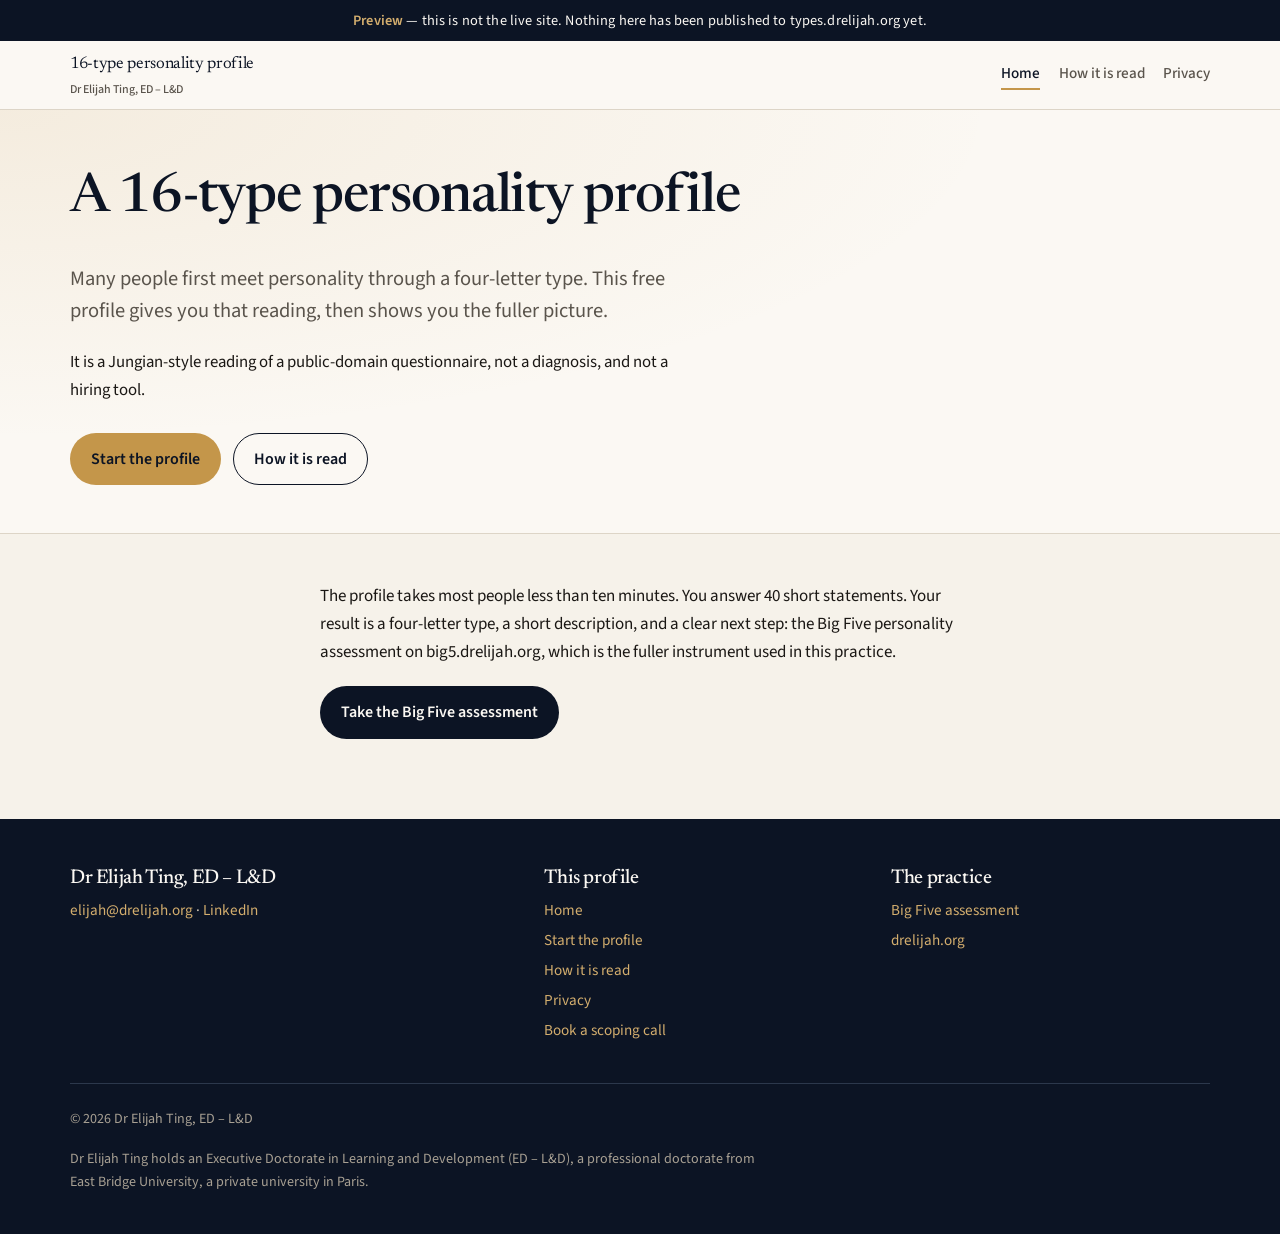
==== index.html @ a08a3f10 "Preview of the 16-type personality profile (not published to types.drelijah.org)." ====
<!DOCTYPE html>
<html lang="en-GB">
<head>
  <meta charset="utf-8">
  <meta name="viewport" content="width=device-width, initial-scale=1">
  <meta name="robots" content="noindex, nofollow">
  <title>16-type personality profile | Dr Elijah Ting, ED – L&amp;D</title>
  <meta name="description" content="A free 16-type personality profile: a Jungian-style reading of a public-domain questionnaire, with a clear next step to the Big Five assessment.">
  <link rel="icon" href="favicon.svg" type="image/svg+xml">
  <link rel="preconnect" href="https://fonts.googleapis.com">
  <link rel="preconnect" href="https://fonts.gstatic.com" crossorigin>
  <link href="https://fonts.googleapis.com/css2?family=Newsreader:ital,opsz,wght@0,6..72,500;0,6..72,600;1,6..72,450;1,6..72,500&family=Source+Sans+3:ital,wght@0,400;0,500;0,600;0,700;1,400&display=swap" rel="stylesheet">
  <link rel="stylesheet" href="css/styles.css">
</head>
<body>
  <a class="skip" href="#main">Skip to content</a>
  <div id="preview-banner"></div>
  <header class="site-header" id="site-header"></header>
  <main id="main">
    <section class="hero">
      <div class="wrap">
        <h1>A 16-type personality profile</h1>
        <p class="lede">Many people first meet personality through a four-letter type. This free profile gives you that reading, then shows you the fuller picture.</p>
        <p class="stance">It is a Jungian-style reading of a public-domain questionnaire, not a diagnosis, and not a hiring tool.</p>
        <div class="actions">
          <a class="btn btn-primary" href="test.html">Start the profile</a>
          <a class="btn btn-line" href="about.html">How it is read</a>
        </div>
      </div>
    </section>
    <section class="section">
      <div class="wrap measure">
        <p>The profile takes most people less than ten minutes. You answer 40 short statements. Your result is a four-letter type, a short description, and a clear next step: the Big Five personality assessment on big5.drelijah.org, which is the fuller instrument used in this practice.</p>
        <div class="actions">
          <a class="btn btn-navy" href="https://big5.drelijah.org">Take the Big Five assessment</a>
        </div>
      </div>
    </section>
  </main>
  <footer class="site-footer" id="site-footer"></footer>
  <script src="js/chrome.js"></script>

</body>
</html>
---- css/styles.css ----
/* 16-type personality profile — visual kinship with drelijah.org */

:root {
  --navy: #0c1424;
  --navy-2: #141e30;
  --navy-3: #1c2a40;
  --ink: #1a1714;
  --paper: #f6f2ea;
  --paper-2: #efe8db;
  --cream: #fbf8f3;
  --gold: #c4964a;
  --gold-soft: #d4ae6e;
  --copper: #9a7344;
  --muted: #5a544c;
  --muted-2: #746d63;
  --line: #ddd5c7;
  --line-dark: #2c384c;
  --white: #fffdf8;
  --focus: #c4964a;
  --serif: "Newsreader", "Iowan Old Style", "Palatino Linotype", Palatino, Georgia, serif;
  --sans: "Source Sans 3", "Segoe UI", system-ui, sans-serif;
  --wide: 1140px;
  --measure: 40rem;
  --header-h: 4.25rem;
  --ease: cubic-bezier(0.22, 1, 0.36, 1);
}

*, *::before, *::after { box-sizing: border-box; }

html {
  scroll-behavior: smooth;
  -webkit-text-size-adjust: 100%;
}

@media (prefers-reduced-motion: reduce) {
  html { scroll-behavior: auto; }
  *, *::before, *::after {
    animation-duration: 0.01ms !important;
    animation-iteration-count: 1 !important;
    transition-duration: 0.01ms !important;
  }
}

body {
  margin: 0;
  min-height: 100vh;
  display: flex;
  flex-direction: column;
  font-family: var(--sans);
  font-size: 1.0625rem;
  line-height: 1.65;
  color: var(--ink);
  background: var(--paper);
  -webkit-font-smoothing: antialiased;
}

img, svg { display: block; max-width: 100%; }
a { color: inherit; }
main { flex: 1; }

h1, h2, h3, h4 {
  font-family: var(--serif);
  font-weight: 500;
  letter-spacing: -0.02em;
  line-height: 1.18;
  color: var(--navy);
  margin: 0 0 0.75em;
}

h1 { font-size: clamp(2.15rem, 5.2vw, 3.4rem); }
h2 { font-size: clamp(1.55rem, 3vw, 2.1rem); }
h3 { font-size: clamp(1.2rem, 2vw, 1.45rem); }

p { margin: 0 0 1em; }
p:last-child { margin-bottom: 0; }

.skip {
  position: absolute;
  left: 1rem;
  top: -4rem;
  background: var(--gold);
  color: var(--navy);
  padding: 0.5rem 0.9rem;
  z-index: 200;
  font-weight: 600;
  text-decoration: none;
}
.skip:focus { top: 1rem; }

.wrap {
  width: min(calc(100% - 2.5rem), var(--wide));
  margin-inline: auto;
}
@media (min-width: 720px) {
  .wrap { width: min(calc(100% - 4rem), var(--wide)); }
}

.measure { max-width: var(--measure); }

.kicker {
  display: block;
  font-family: var(--sans);
  font-size: 0.72rem;
  font-weight: 600;
  letter-spacing: 0.16em;
  text-transform: uppercase;
  color: var(--copper);
  margin-bottom: 0.85rem;
}

.lede {
  font-size: clamp(1.1rem, 1.8vw, 1.28rem);
  line-height: 1.55;
  color: var(--muted);
  max-width: 40rem;
}

.preview-banner {
  background: var(--navy);
  color: var(--cream);
  font-size: 0.9rem;
  text-align: center;
  padding: 0.55rem 1.25rem;
  letter-spacing: 0.01em;
}
.preview-banner strong { font-weight: 600; color: var(--gold-soft); }

.site-header {
  background: var(--cream);
  border-bottom: 1px solid var(--line);
  position: sticky;
  top: 0;
  z-index: 50;
}
.header-inner {
  display: flex;
  align-items: center;
  justify-content: space-between;
  gap: 1rem;
  min-height: var(--header-h);
}
.brand {
  text-decoration: none;
  display: flex;
  flex-direction: column;
  gap: 0.1rem;
}
.brand-name {
  font-family: var(--serif);
  font-size: 1.05rem;
  color: var(--navy);
  letter-spacing: -0.02em;
}
.brand-by {
  font-size: 0.75rem;
  color: var(--muted);
  font-weight: 500;
}
.nav {
  display: flex;
  gap: 1.15rem;
  flex-wrap: wrap;
  justify-content: flex-end;
}
.nav a {
  text-decoration: none;
  font-size: 0.95rem;
  font-weight: 500;
  color: var(--muted);
  border-bottom: 2px solid transparent;
  padding-bottom: 0.15rem;
}
.nav a:hover, .nav a[aria-current="page"] {
  color: var(--navy);
  border-bottom-color: var(--gold);
}

.hero {
  padding: 3.5rem 0 3rem;
  background:
    radial-gradient(ellipse at top left, rgba(196,150,74,0.12), transparent 55%),
    var(--cream);
  border-bottom: 1px solid var(--line);
}
.hero h1 { margin-bottom: 0.6em; }
.hero .lede { margin-bottom: 1.1em; }
.stance {
  font-size: 1.05rem;
  color: var(--ink);
  max-width: 38rem;
  margin-bottom: 1.75rem;
}
.actions { display: flex; flex-wrap: wrap; gap: 0.75rem; margin: 1.25rem 0 0; }

.section { padding: 3rem 0; }
.section + .section { padding-top: 0; }
.section.band {
  background: var(--paper-2);
  border-top: 1px solid var(--line);
  border-bottom: 1px solid var(--line);
  padding: 3rem 0;
}

.btn {
  display: inline-flex;
  align-items: center;
  justify-content: center;
  gap: 0.4rem;
  font-family: var(--sans);
  font-size: 1rem;
  font-weight: 600;
  text-decoration: none;
  padding: 0.75rem 1.25rem;
  border-radius: 999px;
  border: 1px solid transparent;
  cursor: pointer;
  transition: background 0.2s var(--ease), color 0.2s var(--ease), border-color 0.2s var(--ease);
}
.btn:focus-visible { outline: 2px solid var(--focus); outline-offset: 3px; }
.btn-primary { background: var(--gold); color: var(--navy); }
.btn-primary:hover { background: var(--gold-soft); }
.btn-navy { background: var(--navy); color: var(--cream); }
.btn-navy:hover { background: var(--navy-3); }
.btn-line { background: transparent; color: var(--navy); border-color: var(--navy); }
.btn-line:hover { background: var(--navy); color: var(--paper); }
.btn:disabled {
  opacity: 0.45;
  cursor: not-allowed;
}

.site-footer {
  background: var(--navy);
  color: #cfc6b6;
  padding: 3rem 0 2.5rem;
  margin-top: 2rem;
  font-size: 0.95rem;
}
.site-footer h2 {
  color: var(--cream);
  font-size: 1.25rem;
  margin-bottom: 0.5rem;
}
.site-footer a { color: var(--gold-soft); text-decoration: none; }
.site-footer a:hover { text-decoration: underline; }
.footer-grid {
  display: grid;
  gap: 1.75rem;
  grid-template-columns: 1fr;
}
@media (min-width: 720px) {
  .footer-grid { grid-template-columns: 1.4fr 1fr 1fr; }
}
.footer-grid ul { list-style: none; margin: 0; padding: 0; }
.footer-grid li { margin: 0.3rem 0; }
.copyright { margin-top: 2.25rem; padding-top: 1.5rem; border-top: 1px solid var(--line-dark); color: #a8a093; font-size: 0.88rem; }
.credential { margin-top: 1rem; color: #a8a093; font-size: 0.88rem; max-width: 44rem; }

/* Test */
.test-progress {
  margin: 0 0 1.5rem;
}
.test-progress .meta {
  display: flex;
  justify-content: space-between;
  font-size: 0.9rem;
  color: var(--muted);
  margin-bottom: 0.45rem;
}
.bar {
  height: 0.35rem;
  background: var(--paper-2);
  border-radius: 99px;
  overflow: hidden;
}
.bar > span {
  display: block;
  height: 100%;
  background: var(--gold);
  width: 0;
  transition: width 0.25s var(--ease);
}
.instruction { color: var(--muted); margin-bottom: 1.75rem; max-width: 40rem; }

.item {
  background: var(--white);
  border: 1px solid var(--line);
  border-radius: 0.85rem;
  padding: 1.15rem 1.2rem 1.25rem;
  margin-bottom: 1rem;
}
.item-n {
  font-size: 0.75rem;
  font-weight: 600;
  letter-spacing: 0.12em;
  text-transform: uppercase;
  color: var(--copper);
  margin-bottom: 0.35rem;
}
.item-text {
  font-family: var(--serif);
  font-size: 1.25rem;
  color: var(--navy);
  margin: 0 0 0.9rem;
  line-height: 1.35;
}
.scale {
  display: grid;
  grid-template-columns: repeat(5, 1fr);
  gap: 0.4rem;
}
.scale label {
  display: flex;
  flex-direction: column;
  align-items: center;
  gap: 0.35rem;
  font-size: 0.72rem;
  line-height: 1.25;
  text-align: center;
  color: var(--muted);
  cursor: pointer;
  margin: 0;
}
.scale input {
  appearance: none;
  width: 1.25rem;
  height: 1.25rem;
  border: 2px solid var(--copper);
  border-radius: 50%;
  background: var(--white);
  margin: 0;
  cursor: pointer;
}
.scale input:checked {
  background: var(--gold);
  box-shadow: inset 0 0 0 3px var(--white);
  border-color: var(--navy);
}
.scale input:focus-visible { outline: 2px solid var(--focus); outline-offset: 2px; }
.scale label:has(input:checked) { color: var(--navy); font-weight: 600; }
@media (max-width: 639px) {
  .scale label .full { display: none; }
  .scale label .short { display: block; }
}
@media (min-width: 640px) {
  .scale label .short { display: none; }
  .scale label .full { display: block; }
}

.test-nav {
  display: flex;
  justify-content: space-between;
  gap: 0.75rem;
  margin-top: 1.5rem;
}

/* Results */
.type-block { padding: 3rem 0 2rem; text-align: center; }
.type-letters {
  font-family: var(--serif);
  font-size: clamp(3.4rem, 10vw, 6rem);
  letter-spacing: 0.08em;
  color: var(--navy);
  line-height: 1;
  margin: 0.2em 0 0.4em;
}
.balance-note { color: var(--muted); max-width: 32rem; margin: 0 auto 1rem; }

.pairs {
  display: grid;
  gap: 1.1rem;
  margin: 2rem auto 0;
  max-width: 36rem;
  text-align: left;
}
.pair { }
.pair-top {
  display: flex;
  justify-content: space-between;
  align-items: baseline;
  gap: 0.75rem;
  margin-bottom: 0.35rem;
  font-size: 0.92rem;
}
.pair-top .name { font-weight: 600; color: var(--navy); }
.pair-top .meta { color: var(--muted); }
.track {
  position: relative;
  height: 0.55rem;
  background: var(--paper-2);
  border-radius: 99px;
}
.track::before {
  content: "";
  position: absolute;
  left: 50%;
  top: -3px;
  bottom: -3px;
  width: 1px;
  background: var(--line);
}
.marker {
  position: absolute;
  top: 50%;
  width: 0.9rem;
  height: 0.9rem;
  background: var(--gold);
  border: 2px solid var(--navy);
  border-radius: 50%;
  transform: translate(-50%, -50%);
}
.ends {
  display: flex;
  justify-content: space-between;
  font-size: 0.75rem;
  letter-spacing: 0.08em;
  font-weight: 600;
  color: var(--muted);
  margin-top: 0.25rem;
}

.cta-band {
  background: var(--navy);
  color: var(--cream);
  padding: 3rem 0;
  margin-top: 1rem;
}
.cta-band h2 { color: var(--cream); }
.cta-band p { color: #d9d0c2; max-width: 40rem; }
.cta-band .actions { margin-top: 1.5rem; }

.form {
  display: grid;
  gap: 1rem;
  max-width: 32rem;
}
.form label { display: grid; gap: 0.3rem; font-weight: 600; font-size: 0.92rem; color: var(--navy); }
.form input, .form select, .form textarea {
  font: inherit;
  padding: 0.65rem 0.75rem;
  border: 1px solid var(--line);
  border-radius: 0.4rem;
  background: var(--white);
  color: var(--ink);
}
.form textarea { min-height: 8rem; resize: vertical; }
.form .ok {
  background: var(--paper-2);
  border: 1px solid var(--line);
  padding: 1rem 1.1rem;
  border-radius: 0.6rem;
}

.prose h2 { margin-top: 2.25rem; }
.prose h2:first-child { margin-top: 0; }
.source { font-size: 0.92rem; color: var(--muted); margin-top: 2.5rem; }
.source a { color: var(--copper); }
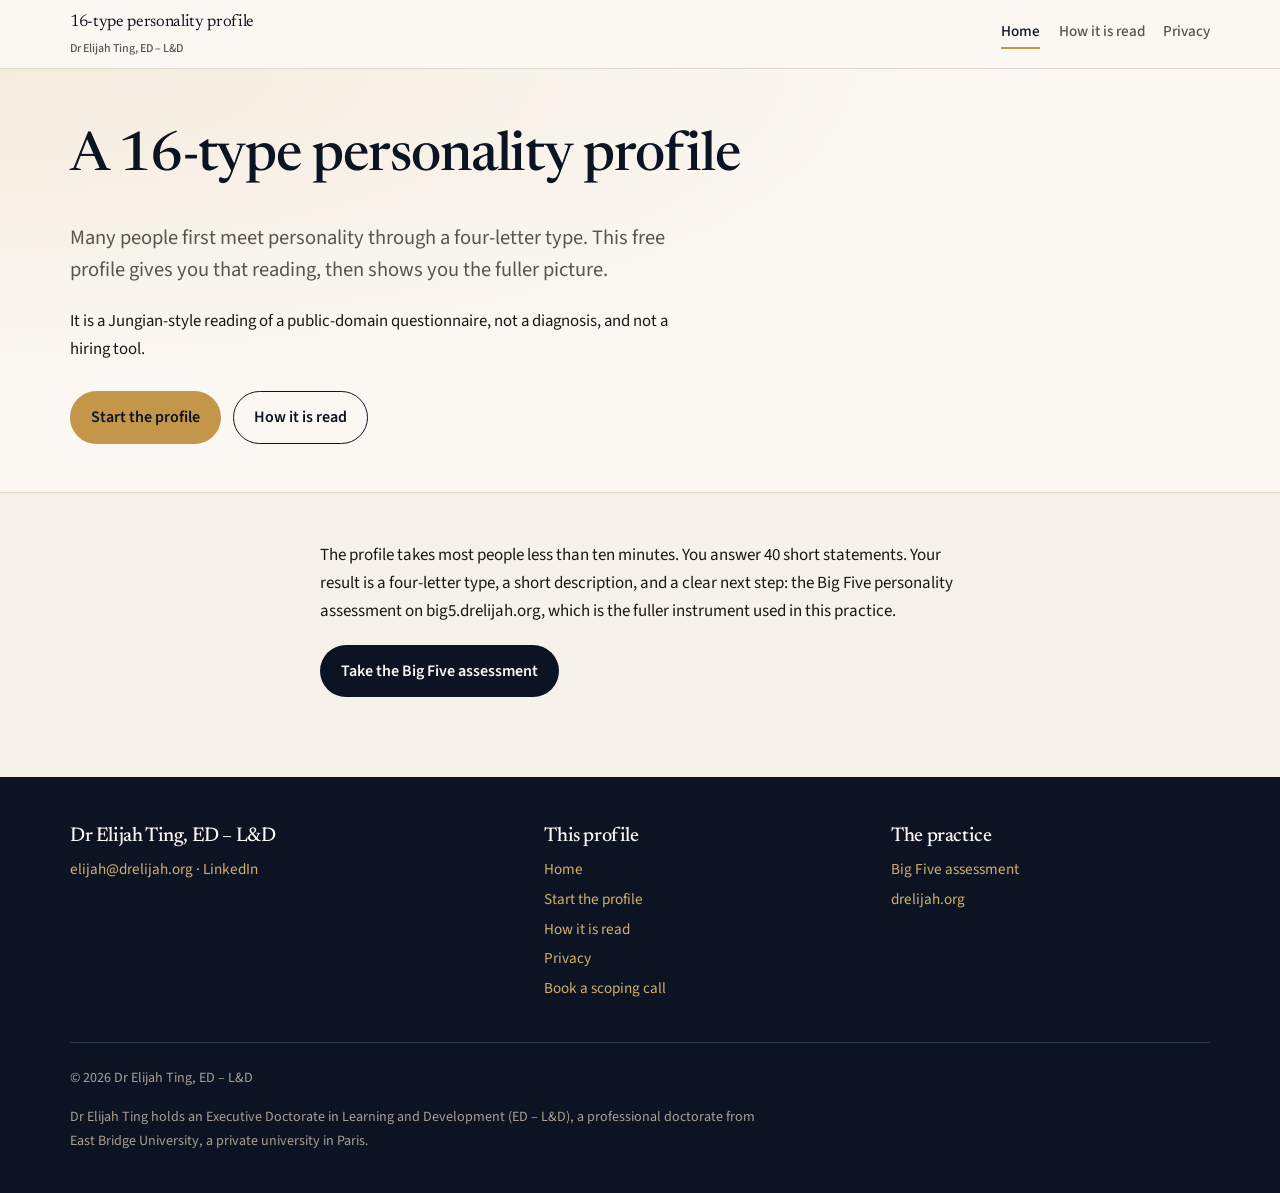
==== commit d6fcc0d0: "Publish at types.drelijah.org with a live enquiry form." ====
--- a/index.html
+++ b/index.html
@@ -3,9 +3,9 @@
 <head>
   <meta charset="utf-8">
   <meta name="viewport" content="width=device-width, initial-scale=1">
-  <meta name="robots" content="noindex, nofollow">
   <title>16-type personality profile | Dr Elijah Ting, ED – L&amp;D</title>
   <meta name="description" content="A free 16-type personality profile: a Jungian-style reading of a public-domain questionnaire, with a clear next step to the Big Five assessment.">
+  <link rel="canonical" href="https://types.drelijah.org/">
   <link rel="icon" href="favicon.svg" type="image/svg+xml">
   <link rel="preconnect" href="https://fonts.googleapis.com">
   <link rel="preconnect" href="https://fonts.gstatic.com" crossorigin>
@@ -14,7 +14,6 @@
 </head>
 <body>
   <a class="skip" href="#main">Skip to content</a>
-  <div id="preview-banner"></div>
   <header class="site-header" id="site-header"></header>
   <main id="main">
     <section class="hero">
--- a/css/styles.css
+++ b/css/styles.css
@@ -115,16 +115,6 @@
   max-width: 40rem;
 }
 
-.preview-banner {
-  background: var(--navy);
-  color: var(--cream);
-  font-size: 0.9rem;
-  text-align: center;
-  padding: 0.55rem 1.25rem;
-  letter-spacing: 0.01em;
-}
-.preview-banner strong { font-weight: 600; color: var(--gold-soft); }
-
 .site-header {
   background: var(--cream);
   border-bottom: 1px solid var(--line);
@@ -304,24 +294,30 @@
   line-height: 1.35;
 }
 .scale {
-  display: grid;
-  grid-template-columns: repeat(5, 1fr);
+  display: flex;
+  flex-direction: column;
   gap: 0.4rem;
 }
 .scale label {
   display: flex;
-  flex-direction: column;
+  flex-direction: row;
   align-items: center;
-  gap: 0.35rem;
-  font-size: 0.72rem;
-  line-height: 1.25;
-  text-align: center;
-  color: var(--muted);
+  gap: 0.7rem;
+  min-height: 2.75rem;
+  padding: 0.55rem 0.75rem;
+  border: 1px solid var(--line);
+  border-radius: 0.55rem;
+  font-size: 0.95rem;
+  line-height: 1.3;
+  text-align: left;
+  color: var(--navy);
   cursor: pointer;
   margin: 0;
+  background: var(--white);
 }
 .scale input {
   appearance: none;
+  flex: 0 0 1.25rem;
   width: 1.25rem;
   height: 1.25rem;
   border: 2px solid var(--copper);
@@ -336,14 +332,37 @@
   border-color: var(--navy);
 }
 .scale input:focus-visible { outline: 2px solid var(--focus); outline-offset: 2px; }
-.scale label:has(input:checked) { color: var(--navy); font-weight: 600; }
-@media (max-width: 639px) {
-  .scale label .full { display: none; }
-  .scale label .short { display: block; }
-}
-@media (min-width: 640px) {
-  .scale label .short { display: none; }
-  .scale label .full { display: block; }
+.scale label:has(input:checked) {
+  color: var(--navy);
+  font-weight: 600;
+  border-color: var(--navy);
+  background: var(--paper);
+}
+@media (min-width: 720px) {
+  .scale {
+    display: grid;
+    grid-template-columns: repeat(5, 1fr);
+    gap: 0.45rem;
+  }
+  .scale label {
+    flex-direction: column;
+    justify-content: flex-start;
+    align-items: center;
+    gap: 0.4rem;
+    min-height: 0;
+    padding: 0.55rem 0.35rem 0.65rem;
+    border: none;
+    background: transparent;
+    font-size: 0.8rem;
+    line-height: 1.25;
+    text-align: center;
+    color: var(--muted);
+  }
+  .scale label:has(input:checked) {
+    background: transparent;
+    font-weight: 600;
+    color: var(--navy);
+  }
 }
 
 .test-nav {
@@ -454,3 +473,17 @@
 .prose h2:first-child { margin-top: 0; }
 .source { font-size: 0.92rem; color: var(--muted); margin-top: 2.5rem; }
 .source a { color: var(--copper); }
+
+/* Enquiry form: honeypot hidden from people, and the sent / error notices. */
+.hp { position: absolute; left: -9999px; width: 1px; height: 1px; overflow: hidden; }
+.notice {
+  max-width: 32rem;
+  margin-bottom: 1.25rem;
+  padding: 1rem 1.1rem;
+  border-radius: 0.6rem;
+  border: 1px solid var(--line);
+  background: var(--paper-2);
+}
+.notice-error { border-color: var(--copper); }
+#book { scroll-margin-top: 1.5rem; }
+[hidden] { display: none !important; }
